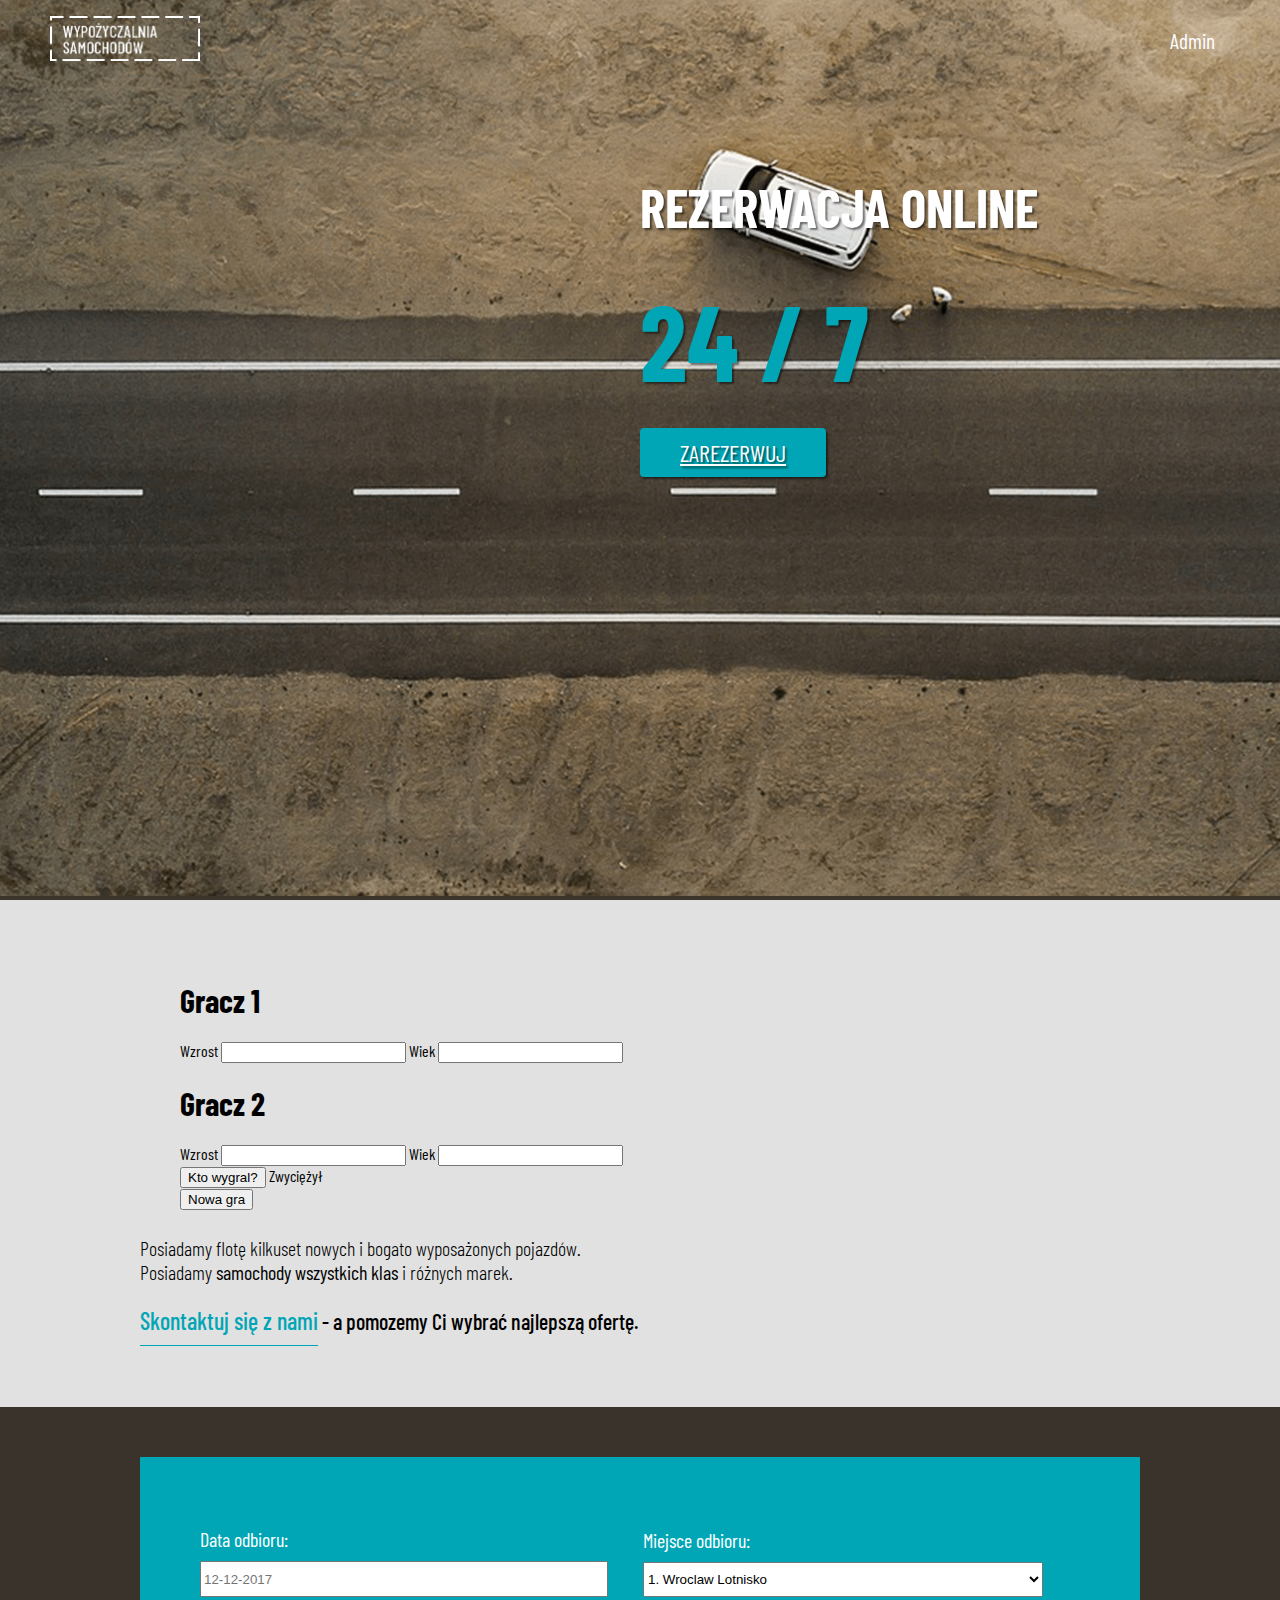
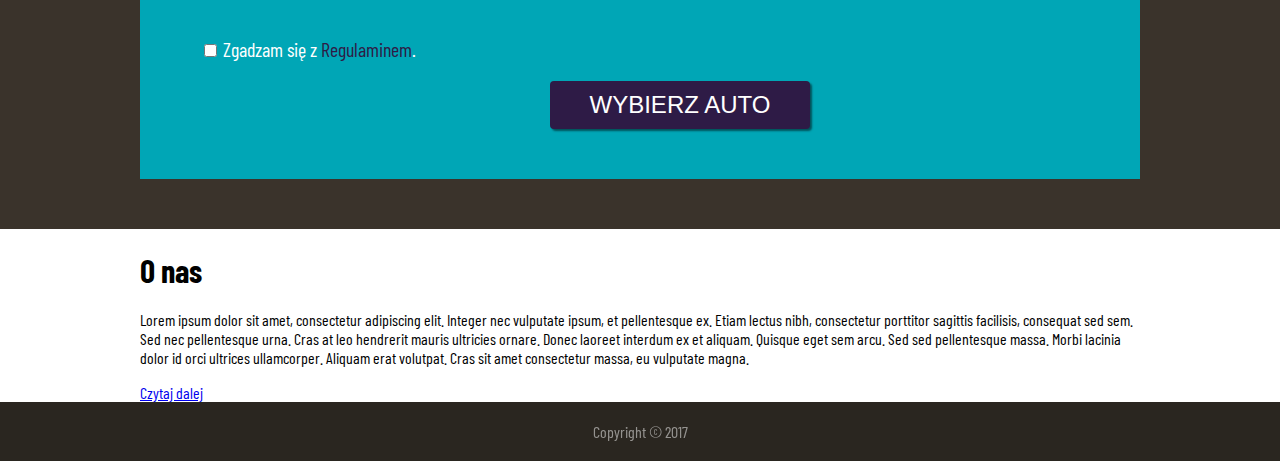
==== public_html/index.html @ 509e9682 "Example static webpage" ====
<!DOCTYPE html>
<html>
<head>
    <title>Wypozyczalnia</title>
    <meta charset="UTF-8">
    <meta name="viewport" content="width=device-width, initial-scale=1.0">
    <link href="css/style.css" rel="stylesheet" type="text/css"/>

    <!--google font-->
    <link href="https://fonts.googleapis.com/css?family=Barlow+Condensed:300,400,500" rel="stylesheet">
</head>
<body>
<div class="wrapper">
    <header class="header">
        <nav class="navbar">
            <div class="navbar-brand">
                <a href="index.html">
                    <img alt="Wypożyczalnia" src="images/logo.png"/>
                </a>
            </div>
            <ul>
                <li>
                    <a href="admin.html">Admin</a>
                </li>
            </ul>
        </nav>
        <div class="header-title">
            <h1>rezerwacja online</h1>
            <h1><span>24 / 7</span></h1>
            <a class="button button-blue" href="rent.html">Zarezerwuj</a>
        </div>
    </header>
    <div class="gray-section">
        <div class="container">
            <form class="theGame">
                <div>
                    <h1>Gracz 1</h1>
                    Wzrost <input type="text" name="wzrost1"/>
                    Wiek <input type="text" name="wiek1"/>
                </div>
                <div>
                    <h1>Gracz 2</h1>
                    Wzrost <input type="text" name="wzrost2"/>
                    Wiek <input type="text" name="wiek2"/>
                </div>

                <div>
                    <button type="button" name="playTheGame">Kto wygral?</button>
                    <span class="result">Zwyciężył <span></span></span>
                </div>
                <div>
                    <button type="button" name="newGame">Nowa gra</button>
                </div>
            </form>

            <script type="text/javascript">

                function calculateScore(wiek, wzrost) {
                    return (5 * wiek) + wzrost;
                }

                function whoWon(score1, score2) {
                    if (score1 > score2) {
                        return "Gracz 1";
                    } else if (score2 > score1) {
                        return "Gracz 2";
                    }
                    return "Remis";
                }


                document.querySelector('form.theGame button[name="playTheGame"]').addEventListener('click', function () {
                    var wzrost1 = parseInt(document.querySelector('form input[name="wzrost1"]').value);
                    var wiek1 = parseInt(document.querySelector('form input[name="wiek1"]').value);

                    var wzrost2 = parseInt(document.querySelector('form input[name="wzrost2"]').value);
                    var wiek2 = parseInt(document.querySelector('form input[name="wiek2"]').value);

                    console.log('wzrost1', wzrost1);
                    console.log('wiek1', wiek1);
                    console.log('wzrost2', wzrost2);
                    console.log('wiek2', wiek2);

                    var score1 = calculateScore(wiek1, wzrost1);
                    var score2 = calculateScore(wiek2, wzrost2);

                    console.log('score1', score1);
                    console.log('score2', score2);


                    document.querySelector('form span.result span').textContent = whoWon(score1, score2);
                });

                document.querySelector('form.theGame button[name="newGame"]').addEventListener('click', function () {
                    document.querySelector('form input[name="wzrost1"]').value = "";
                    document.querySelector('form input[name="wiek1"]').value = "";

                    document.querySelector('form input[name="wzrost2"]').value = "";
                    document.querySelector('form input[name="wiek2"]').value = "";
                });

            </script>
            <h2>Posiadamy flotę kilkuset nowych i bogato wyposażonych pojazdów.<br>
                Posiadamy <b>samochody wszystkich klas</b> i różnych marek.
            </h2>
            <h3><span class="blue">Skontaktuj się z nami</span> - a pomozemy Ci wybrać najlepszą ofertę.
            </h3>
        </div>
    </div>
    <div class="brown-section">
        <div class="container">
            <div class="blue-section">
                <form method="get" action="rent.html">
                    <div class="column">
                        <label for="date">Data odbioru:</label>
                        <input placeholder="12-12-2017" type="text" id="date" name="date">
                    </div>
                    <div class="column">
                        <label for="place">Miejsce odbioru:</label>
                        <select id="place" name="place">
                            <option value="lotnisko">1. Wroclaw Lotnisko</option>
                            <option value="galeria">2. Galeria Dominikanska</option>
                            <option value="bielany">3. Bielany Wroclawskie</option>
                        </select>
                    </div>
                    <div class="checkbox">
                        <input type="checkbox" id="agree" name="agree" value="agree">
                        <label for="agree">Zgadzam się z <a class="link">Regulaminem</a>.</label>
                    </div>
                    <div class="form-button">
                        <button class="button button-violet">Wybierz auto</button>
                    </div>
                </form>
            </div>
        </div>
    </div>
    <div class="section-about">
        <div class="container">
            <h1>O nas</h1>
            <p>
                Lorem ipsum dolor sit amet, consectetur adipiscing elit. Integer nec vulputate ipsum, et pellentesque
                ex.
                Etiam lectus nibh, consectetur porttitor sagittis facilisis, consequat sed sem. Sed nec pellentesque
                urna.
                Cras at leo hendrerit mauris ultricies ornare. Donec laoreet interdum ex et aliquam. Quisque eget sem
                arcu.
                Sed sed pellentesque massa. Morbi lacinia dolor id orci ultrices ullamcorper. Aliquam erat volutpat.
                Cras
                sit amet consectetur massa, eu vulputate magna.
            </p>
            <a class="readMore" href="#">Czytaj dalej</a>
            <p>
                Nam vitae felis nisi. Nullam sed quam lacinia, facilisis felis quis, dictum ipsum. Aliquam congue ligula
                eget porta sodales. Sed porttitor viverra molestie. Proin vel justo quis justo blandit mattis eget quis
                lectus. Maecenas vel consequat nunc. Aliquam lobortis dui nec dictum blandit. Praesent a nisi
                condimentum,
                lacinia eros quis, rutrum enim. Nunc non massa pretium, malesuada justo nec, semper tellus. Curabitur
                pellentesque diam in metus lobortis euismod.
            </p>
            <p>
                Pellentesque tempus lacus id justo posuere semper. Donec commodo fringilla ante, vel varius nisi
                suscipit
                quis. Pellentesque sed lacinia diam. Phasellus ut turpis fringilla, venenatis orci a, dictum nunc. Morbi
                imperdiet elit ut convallis fringilla. In dignissim rhoncus libero, et maximus tellus tempor a. Sed
                vehicula
                leo vel eleifend luctus. In cursus mollis lorem in fermentum. Mauris justo augue, feugiat quis
                consectetur
                vitae, consectetur quis arcu. Curabitur efficitur ultricies est a vulputate. Nullam ac odio hendrerit,
                mattis nulla eget, lobortis nisi. Mauris magna est, laoreet sollicitudin ultrices eu, pellentesque
                dapibus
                nisi.
            </p>
            <p>
                Sed sodales justo sed purus dignissim, at consequat velit tincidunt. Mauris vel elementum elit. Integer
                pulvinar orci non porttitor pharetra. Lorem ipsum dolor sit amet, consectetur adipiscing elit. Morbi
                maximus
                nunc ac arcu pharetra, vitae convallis turpis feugiat. Aenean consectetur, eros eu aliquet gravida,
                ipsum
                mauris varius diam, eget condimentum ipsum elit vel arcu. Praesent a arcu erat. Ut in enim sodales,
                accumsan
                augue eget, viverra felis. Nulla facilisi. Proin ex erat, iaculis in nunc id, pharetra lacinia justo.
                Sed
                semper viverra tempus. Ut scelerisque elementum maximus. Etiam cursus et neque ac gravida. Integer
                consequat
                consequat lectus eu mattis. Nam bibendum augue ut arcu mollis, placerat hendrerit purus congue.
                Pellentesque
                dolor magna, tristique a consectetur non, auctor id ex.
            </p>
            <p>
                Curabitur vel aliquam leo. Vivamus at nisl tempor, aliquam ipsum sed, bibendum ex. Phasellus eu maximus
                lorem, nec varius ipsum. Ut dolor nulla, finibus ac fermentum ac, laoreet eu eros. Vestibulum ante ipsum
                primis in faucibus orci luctus et ultrices posuere cubilia Curae; Phasellus ultricies, mauris eu viverra
                aliquam, arcu turpis tempus nisi, ac malesuada odio urna vel enim. Integer et arcu a mi eleifend
                maximus.
            </p>
            <a class="hideButton" href="#">Ukryj</a>
        </div>
    </div>
    <footer>
        <p>Copyright © 2017</p>
    </footer>
</div>

<script type="application/javascript" src="js/readMore.js"></script>

</body>
</html>
---- public_html/css/style.css ----
body {
    width: 100%;
    margin: 0;
    overflow-x: hidden;
    font-family: 'Barlow Condensed', sans-serif;
}
.header {
    background: url('../images/header.png');
    background-size: cover;
    background-position: center;
    height: 100vh;
    width: 100%;
}
.container {
    max-width: 1000px;
    margin: auto;
    padding-left: 50px;
    padding-right: 50px;
}
.navbar {
    padding-left: 50px;
    padding-right: 50px;
    height: 80px;
    display: flex;
    align-items: center;
    justify-content: space-between;
}
.navbar-brown{
    background-color: #3a332b;
}
.navbar-brand img {
    max-width: 150px;
}
.navbar ul {
    list-style-type: none;
    display: inherit;
    margin: 0;
    padding: 0;
}
.navbar li a {
    text-decoration: none;
    color: #fff;
    font-size: 16pt;
    padding: 0 15px;
}
.navbar a.active {
    color: #00a6b6;
}
.header-title {
    text-transform: uppercase;
    margin-left: 50%;
    margin-top: 95px;
    text-shadow: 2px 2px 2px rgba(0, 0, 0, 0.5);
}
.header-title h1 {
    color: #fff;
    font-size: 40pt;
}

.header-title .alternative-color {
    color: #d53725;
}
.header-title h1 span {
    color: #00a6b6;
    font-size: 80pt;
    margin: 0;
}
.button {
    font-size: 24px;
    color: #fff;
    border: none;
    border-radius: 4px;
    padding: 10px 40px;
    box-shadow: 2px 2px 2px rgba(0, 0, 0, 0.5);
    font-size: 24px;
    cursor: pointer;
}
.button-blue {
    background-color: #00a6b6;
}
.button-blue:hover {
    background-color: #036b80;
}
.button-violet {
    text-transform: uppercase;
    background-color: #2e1b46;
}
.button-violet:hover {
    background-color: #3f2165;
}
.brown-section {
    padding-top: 50px;
    padding-bottom: 50px;
    background-color: #3a332b;
}
.blue-section {
    background-color: #00a6b6;
    color: #fff;
    padding-bottom: 40px;
    padding-top: 40px;
}
.gray-section {
    background-color: #e1e1e1;
    padding-top: 50px;
    padding-bottom: 50px;
}
a.link {
    color: #2e1b46;
    font-size: inherit;
}
form {
    display: inline-block;
    padding: 10px 40px;
    width: 100%;
}
form label {
    font-size: 20px;
}
form .column input {
    width: 100%;
    margin-top: 10px;
    height: 30px;
}
form select {
    margin-top: 10px;
    width: 100%;
    height: 35px;
}
.in-one-line {
    display: flex;
    align-items: center;
    justify-content: space-between;
}
.in-one-line div {
    margin: 5px;
}
.filter {
    position: relative;
}
.filter .button-box {
    position: absolute;
    right: 30px;
    bottom: 50px;
}
.filter .button-box .button {
    width: 300px;
}
.filter form {
    padding: 0;
}
.filter form .column {
    width: 280px;
}
.column {
    padding: 20px;
    width: 40%;
    display: inherit;
}
.checkbox {
    padding: 20px;
}
.form-button {
    text-align: center;
}
.dropdown-icon {
    margin-left: 20px;
    width: 20px;
}
.inline-tile-box {
    text-align: center;
}
.tile {
    display: inline-grid;
    width: 300px;
    margin: 10px;
    box-shadow: 2px 2px 2px rgba(0, 0, 0, 0.5);
    border-radius: 4px;
    color: #fff;
}
.tile .tile-header {
    background: #3a332b;
    text-align: center;
    border-top-right-radius: 4px;
    border-top-left-radius: 4px;
    font-weight: 500;
    font-size: 26px;
    padding: 10px 30px;
}
.tile .tile-img {
    width: 100%;
}
.tile .tile-description {
    background-color: #036b80;
    padding: 10px 30px;
    /*width: 100%;*/
}
.tile .tile-description td{
    opacity: 0.7;
    font-size: 20px;
    text-align: left;
}
.tile .tile-description td:nth-of-type(2) {
    opacity: 10;
    text-align: right;
}
.tile .tile-action {
    background-color: #00a6b6;
    text-align: center;
    font-weight: 500;
    font-size: 24px;
    padding: 10px 30px;
    border-bottom-right-radius: 4px;
    border-bottom-left-radius: 4px;
    transition: all 3s ease;
    cursor: pointer;
}
.tile .tile-action:hover {
    background-color: #2e1b46;
}
.tile .tile-action a {
    color: #fff;
    text-decoration: none;
}
h2 {
    font-size: 20px;
    font-weight: 300;
}
h3 {
    font-size: 22px;
    font-weight: 500;
}
span.blue {
    font-size: 24px;
    color: #00a6b6;
    padding-bottom: 10px;
    border-bottom: 1px solid #00a6b6;
}
footer {
    background-color: #2a2620;
    text-align: center;
    padding: 20px;
}
footer p {
    color: #fff;
    opacity: 0.5;
    font-size: 16px;
    margin: 0;
}
#overlay {
    position: fixed;
    display: none;
    width: 100%;
    height: 100%;
    top: 0;
    left: 0;
    right: 0;
    bottom: 0;
    background-color: rgba(0,0,0,0.5);
    z-index: 2;
    cursor: pointer;
}
#overlay .overlay-content {
    background-color: #00a6b6;
    box-shadow: 2px 2px 2px rgba(0, 0, 0, 0.5);
    padding: 40px;
    font-size: 26px;
    color: #fff;
    width: 500px;
    height: auto;
    margin: auto;
    margin-left: auto;
    margin-right: auto;
    margin-top: 20vh;
    text-align: center;
    border-radius: 4px;
}
#overlay .overlay-content .button-white {
    background-color: #fff;
    padding: 10px 40px;
    margin-top: 30px;
    color: #00a6b6;
    font-weight: 500;
    border: none;
    border-radius: 4px;
    font-size: 28px;
}
#overlay .overlay-content span {
    color: #2e1b46;
}
.admin-section table {
    text-align: center;
    box-shadow: 2px 2px 2px rgba(0, 0, 0, 0.5);
    width: 100%;
}
.admin-section table thead {
    background-color: #036b80;
    color: #fff;
    font-size: 26px;
    font-weight: 400;
}
.admin-section table thead th {
    padding: 10px 0;
}
.admin-section table tbody {
    color: #00a6b6;
    background-color: #fff;
}
.admin-section table tbody td {
    padding: 5px 0;
}
.admin-section table tbody tr:nth-child(even) {
    background-color: #e1e1e1;
}
.admin-section table tbody tr:hover {
    background-color: #ccc;
}
.admin-section table tbody td a {
    cursor: pointer;
    color: #e8503e;
}
.admin-section table tbody td a:hover {
    color: #d53725;
}
.admin-section table tbody td.inactive {
    color: #2e1b46;
}
.admin-section table .hover-link {
    position: relative;
    cursor: pointer;
}
.admin-section table .hover-link:hover .hover-img {
    display: initial;
}
.admin-section table .hover-img {
    display: none;
    position: absolute;
    top: 30px;
    left: 20px;
    z-index: 2;
    width: 80px;
    height: auto;
    border: 1px solid #414141;
    box-shadow: 2px 2px 2px rgba(0, 0, 0, 0.5);
}
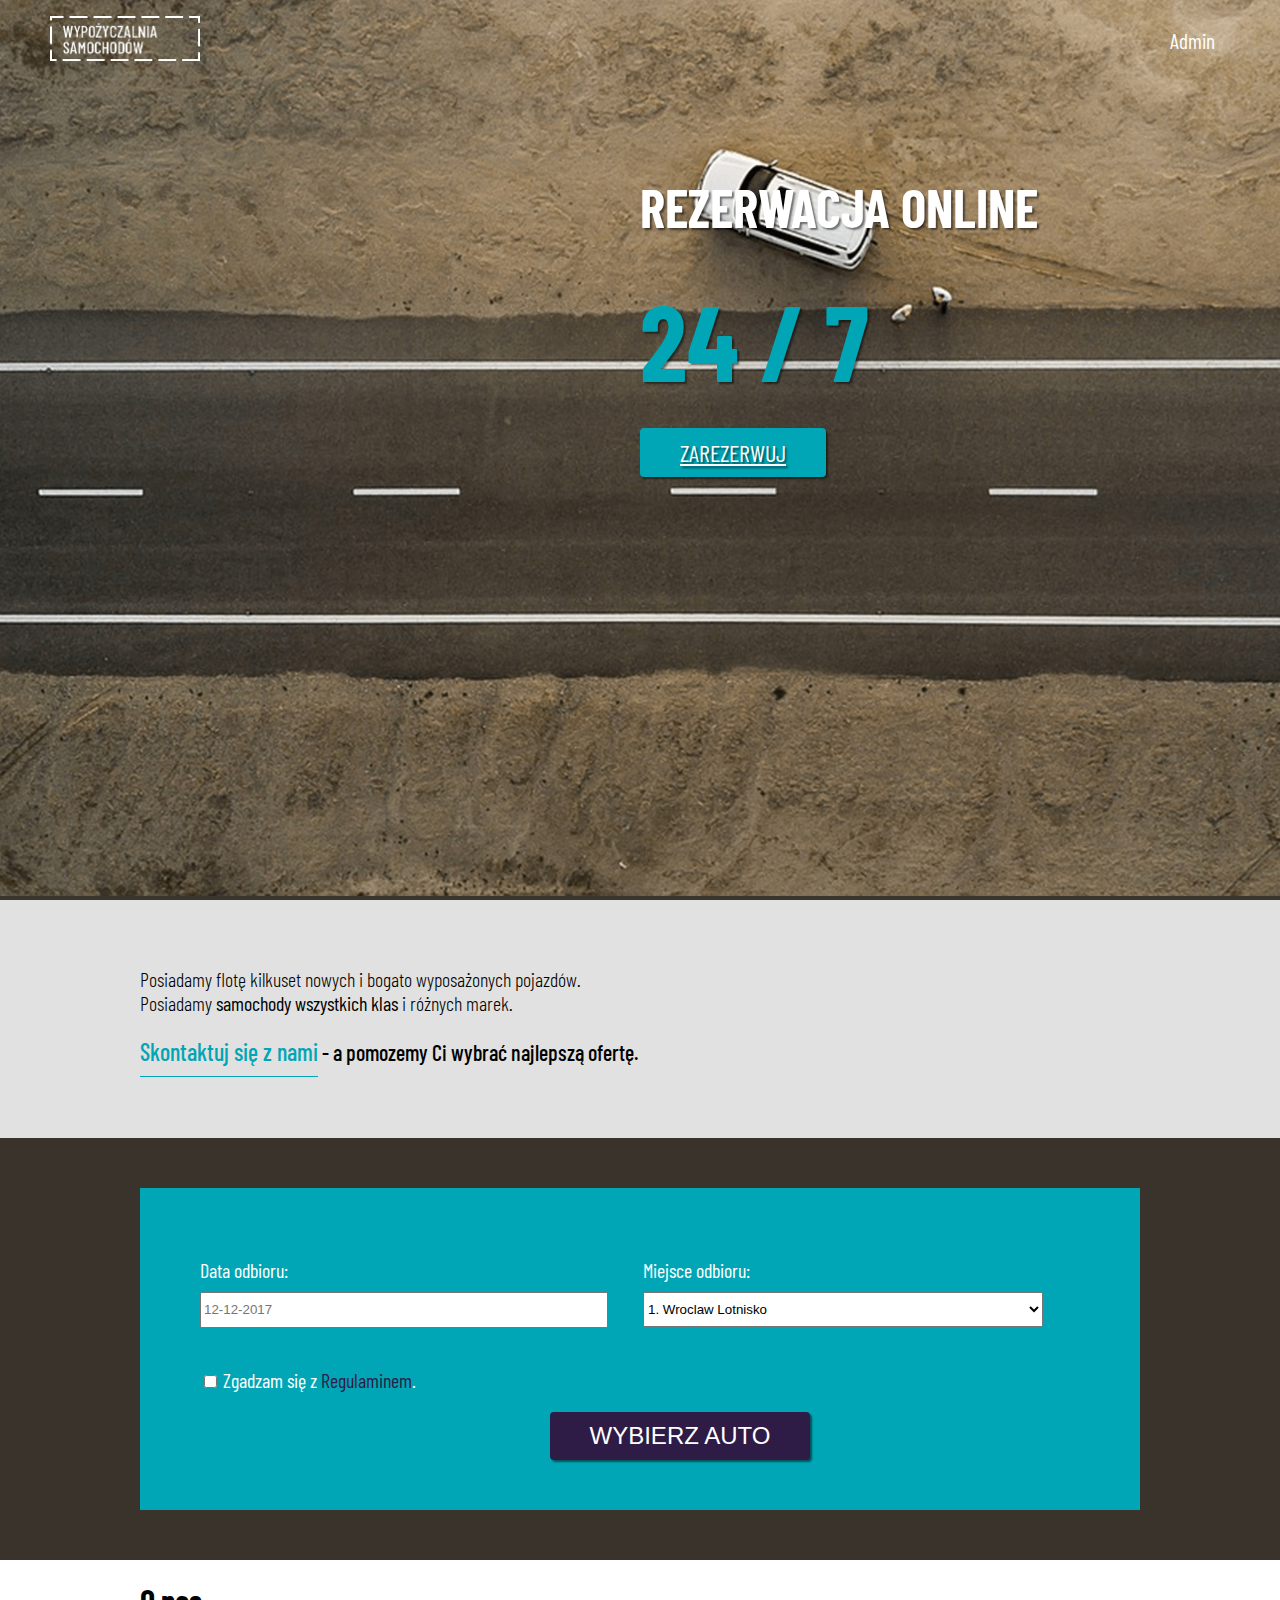
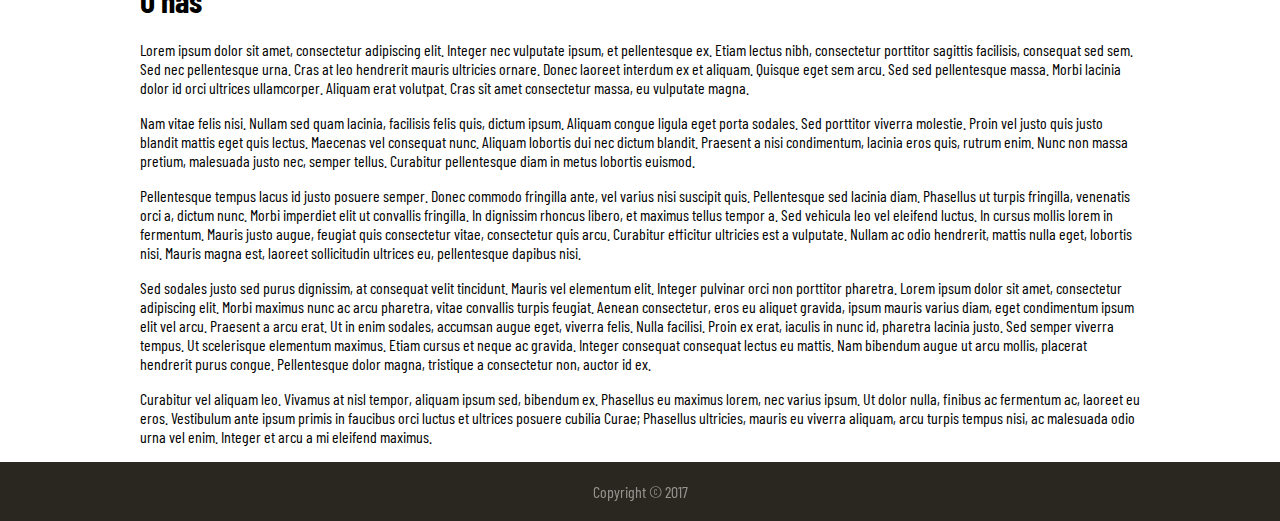
==== commit 8ab0dec5: "Removed scripts" ====
--- a/public_html/index.html
+++ b/public_html/index.html
@@ -32,74 +32,6 @@
     </header>
     <div class="gray-section">
         <div class="container">
-            <form class="theGame">
-                <div>
-                    <h1>Gracz 1</h1>
-                    Wzrost <input type="text" name="wzrost1"/>
-                    Wiek <input type="text" name="wiek1"/>
-                </div>
-                <div>
-                    <h1>Gracz 2</h1>
-                    Wzrost <input type="text" name="wzrost2"/>
-                    Wiek <input type="text" name="wiek2"/>
-                </div>
-
-                <div>
-                    <button type="button" name="playTheGame">Kto wygral?</button>
-                    <span class="result">Zwyciężył <span></span></span>
-                </div>
-                <div>
-                    <button type="button" name="newGame">Nowa gra</button>
-                </div>
-            </form>
-
-            <script type="text/javascript">
-
-                function calculateScore(wiek, wzrost) {
-                    return (5 * wiek) + wzrost;
-                }
-
-                function whoWon(score1, score2) {
-                    if (score1 > score2) {
-                        return "Gracz 1";
-                    } else if (score2 > score1) {
-                        return "Gracz 2";
-                    }
-                    return "Remis";
-                }
-
-
-                document.querySelector('form.theGame button[name="playTheGame"]').addEventListener('click', function () {
-                    var wzrost1 = parseInt(document.querySelector('form input[name="wzrost1"]').value);
-                    var wiek1 = parseInt(document.querySelector('form input[name="wiek1"]').value);
-
-                    var wzrost2 = parseInt(document.querySelector('form input[name="wzrost2"]').value);
-                    var wiek2 = parseInt(document.querySelector('form input[name="wiek2"]').value);
-
-                    console.log('wzrost1', wzrost1);
-                    console.log('wiek1', wiek1);
-                    console.log('wzrost2', wzrost2);
-                    console.log('wiek2', wiek2);
-
-                    var score1 = calculateScore(wiek1, wzrost1);
-                    var score2 = calculateScore(wiek2, wzrost2);
-
-                    console.log('score1', score1);
-                    console.log('score2', score2);
-
-
-                    document.querySelector('form span.result span').textContent = whoWon(score1, score2);
-                });
-
-                document.querySelector('form.theGame button[name="newGame"]').addEventListener('click', function () {
-                    document.querySelector('form input[name="wzrost1"]').value = "";
-                    document.querySelector('form input[name="wiek1"]').value = "";
-
-                    document.querySelector('form input[name="wzrost2"]').value = "";
-                    document.querySelector('form input[name="wiek2"]').value = "";
-                });
-
-            </script>
             <h2>Posiadamy flotę kilkuset nowych i bogato wyposażonych pojazdów.<br>
                 Posiadamy <b>samochody wszystkich klas</b> i różnych marek.
             </h2>
@@ -148,7 +80,6 @@
                 Cras
                 sit amet consectetur massa, eu vulputate magna.
             </p>
-            <a class="readMore" href="#">Czytaj dalej</a>
             <p>
                 Nam vitae felis nisi. Nullam sed quam lacinia, facilisis felis quis, dictum ipsum. Aliquam congue ligula
                 eget porta sodales. Sed porttitor viverra molestie. Proin vel justo quis justo blandit mattis eget quis
@@ -193,7 +124,6 @@
                 aliquam, arcu turpis tempus nisi, ac malesuada odio urna vel enim. Integer et arcu a mi eleifend
                 maximus.
             </p>
-            <a class="hideButton" href="#">Ukryj</a>
         </div>
     </div>
     <footer>
@@ -201,7 +131,5 @@
     </footer>
 </div>
 
-<script type="application/javascript" src="js/readMore.js"></script>
-
 </body>
 </html>
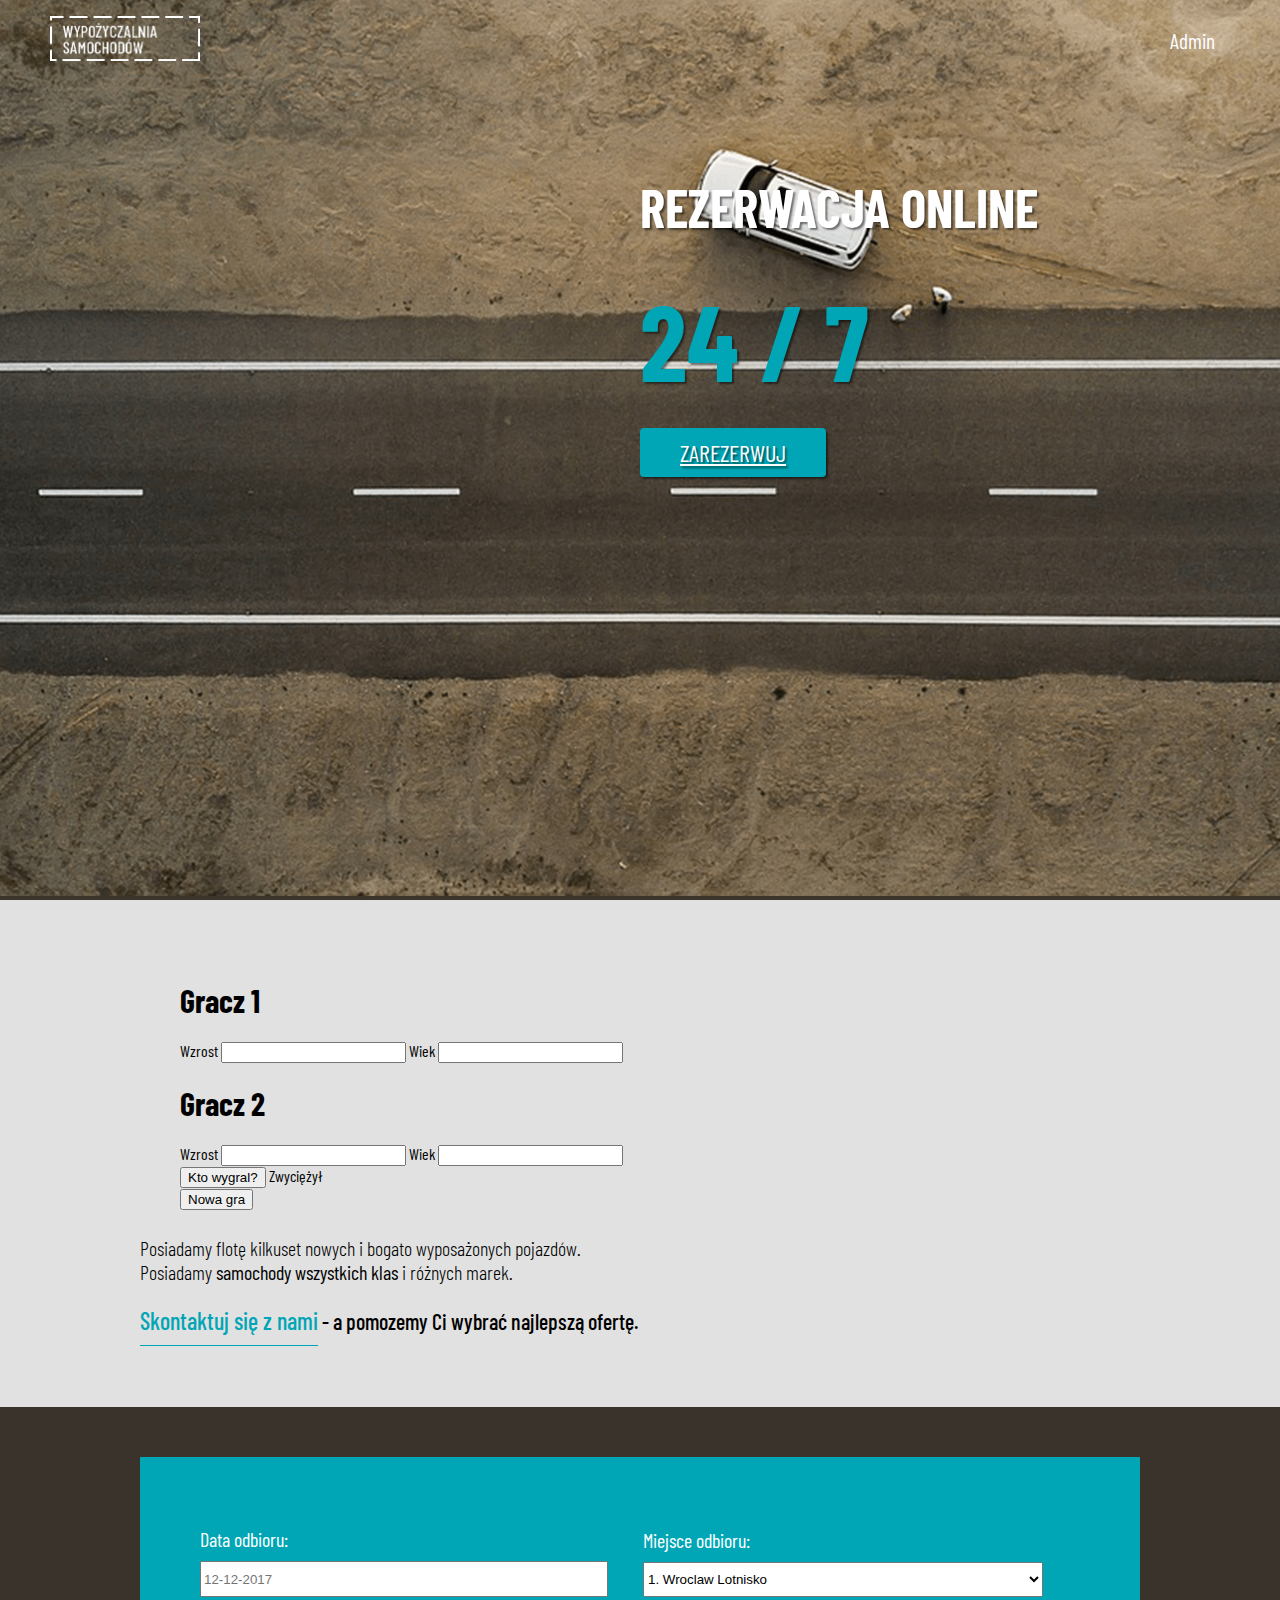
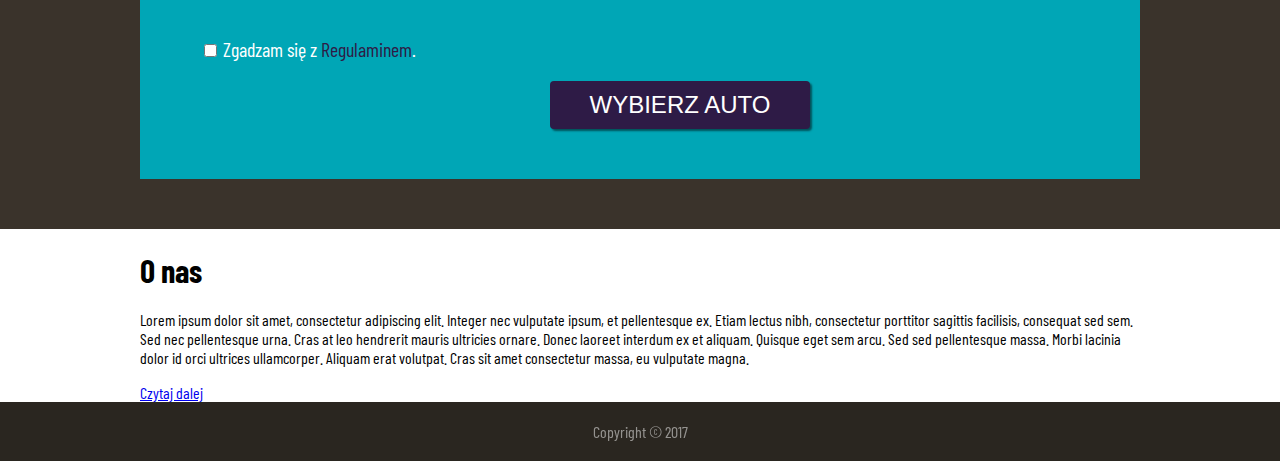
==== commit 2fc882e8: "Simple game and read more button - work with forms and js" ====
--- a/public_html/index.html
+++ b/public_html/index.html
@@ -32,6 +32,77 @@
     </header>
     <div class="gray-section">
         <div class="container">
+
+
+            <form class="theGame">
+                <div>
+                    <h1>Gracz 1</h1>
+                    Wzrost <input type="text" name="wzrost1"/>
+                    Wiek <input type="text" name="wiek1"/>
+                </div>
+                <div>
+                    <h1>Gracz 2</h1>
+                    Wzrost <input type="text" name="wzrost2"/>
+                    Wiek <input type="text" name="wiek2"/>
+                </div>
+
+                <div>
+                    <button type="button" name="playTheGame">Kto wygral?</button>
+                    <span class="result">Zwyciężył <span></span></span>
+                </div>
+                <div>
+                    <button type="button" name="newGame">Nowa gra</button>
+                </div>
+            </form>
+
+            <script type="text/javascript">
+
+                function calculateScore(wiek, wzrost) {
+                    return (5 * wiek) + wzrost;
+                }
+
+                function whoWon(score1, score2) {
+                    if (score1 > score2) {
+                        return "Gracz 1";
+                    } else if (score2 > score1) {
+                        return "Gracz 2";
+                    }
+                    return "Remis";
+                }
+
+
+                document.querySelector('form.theGame button[name="playTheGame"]')
+                    .addEventListener('click', function () {
+                        var wzrost1 = parseInt(document.querySelector('form input[name="wzrost1"]').value);
+                        var wiek1 = parseInt(document.querySelector('form input[name="wiek1"]').value);
+
+                        var wzrost2 = parseInt(document.querySelector('form input[name="wzrost2"]').value);
+                        var wiek2 = parseInt(document.querySelector('form input[name="wiek2"]').value);
+
+                        console.log('wzrost1', wzrost1);
+                        console.log('wiek1', wiek1);
+                        console.log('wzrost2', wzrost2);
+                        console.log('wiek2', wiek2);
+
+                        var score1 = calculateScore(wiek1, wzrost1);
+                        var score2 = calculateScore(wiek2, wzrost2);
+
+                        console.log('score1', score1);
+                        console.log('score2', score2);
+
+
+                        document.querySelector('form span.result span').textContent = whoWon(score1, score2);
+                    });
+
+                document.querySelector('form.theGame button[name="newGame"]').addEventListener('click', function () {
+                    document.querySelector('form input[name="wzrost1"]').value = "";
+                    document.querySelector('form input[name="wiek1"]').value = "";
+
+                    document.querySelector('form input[name="wzrost2"]').value = "";
+                    document.querySelector('form input[name="wiek2"]').value = "";
+                });
+
+            </script>
             <h2>Posiadamy flotę kilkuset nowych i bogato wyposażonych pojazdów.<br>
                 Posiadamy <b>samochody wszystkich klas</b> i różnych marek.
             </h2>
@@ -80,6 +151,7 @@
                 Cras
                 sit amet consectetur massa, eu vulputate magna.
             </p>
+            <a class="readMore" href="#">Czytaj dalej</a>
             <p>
                 Nam vitae felis nisi. Nullam sed quam lacinia, facilisis felis quis, dictum ipsum. Aliquam congue ligula
                 eget porta sodales. Sed porttitor viverra molestie. Proin vel justo quis justo blandit mattis eget quis
@@ -124,6 +196,7 @@
                 aliquam, arcu turpis tempus nisi, ac malesuada odio urna vel enim. Integer et arcu a mi eleifend
                 maximus.
             </p>
+            <a class="hideButton" href="#">Ukryj</a>
         </div>
     </div>
     <footer>
@@ -131,5 +204,7 @@
     </footer>
 </div>
 
+<script type="application/javascript" src="js/readMore.js"></script>
+
 </body>
 </html>
